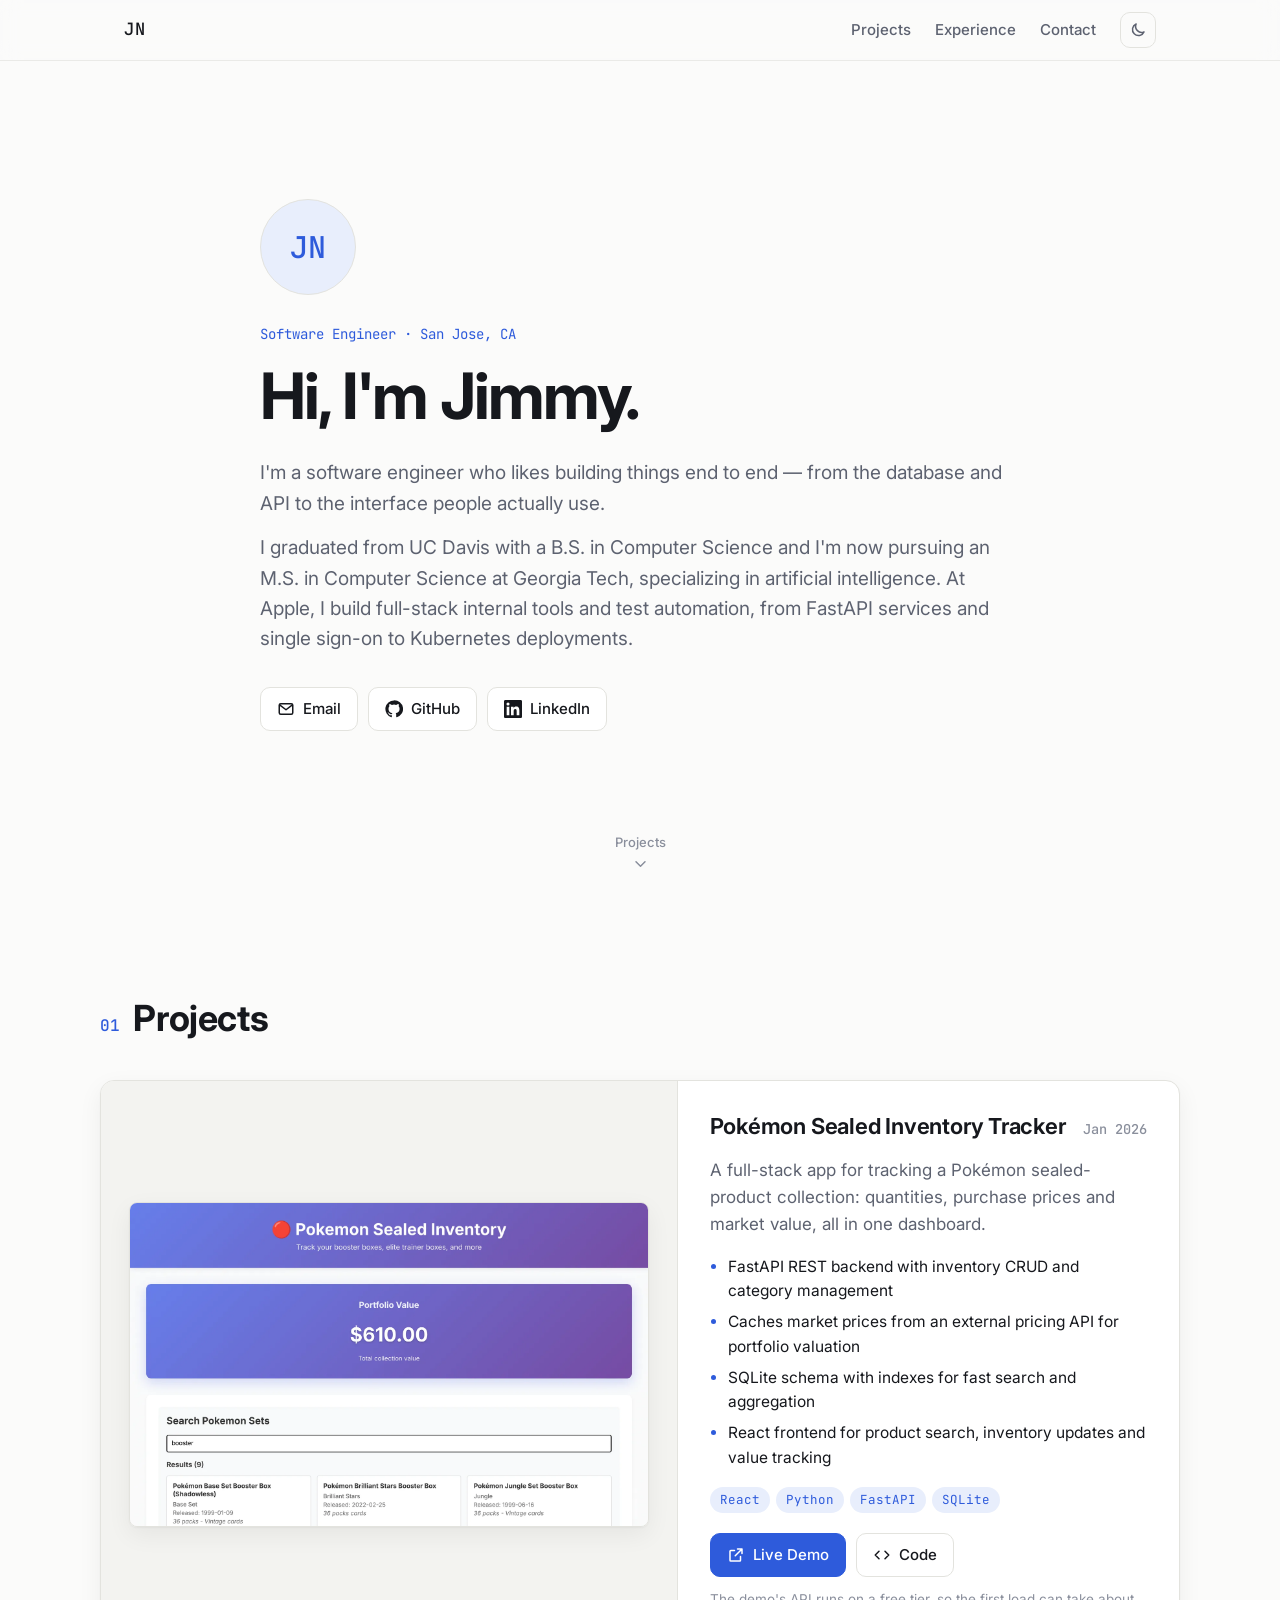
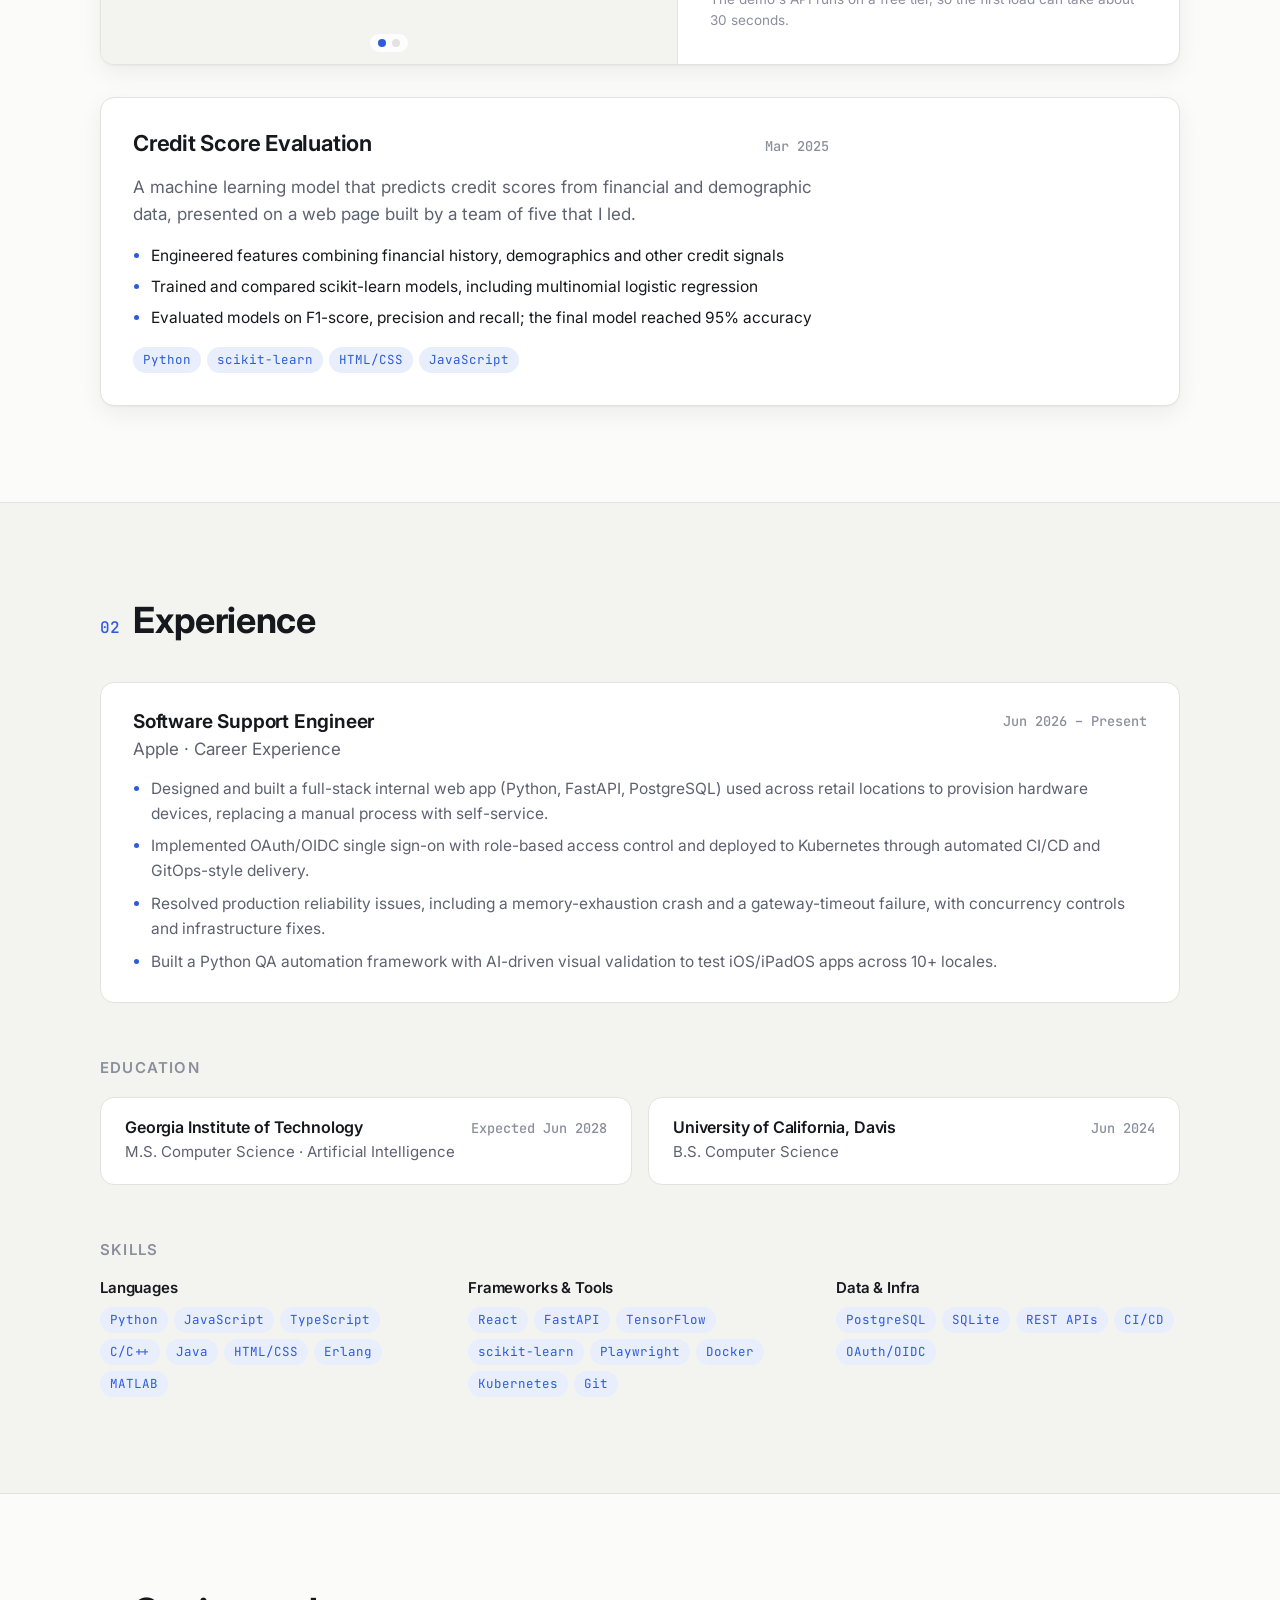
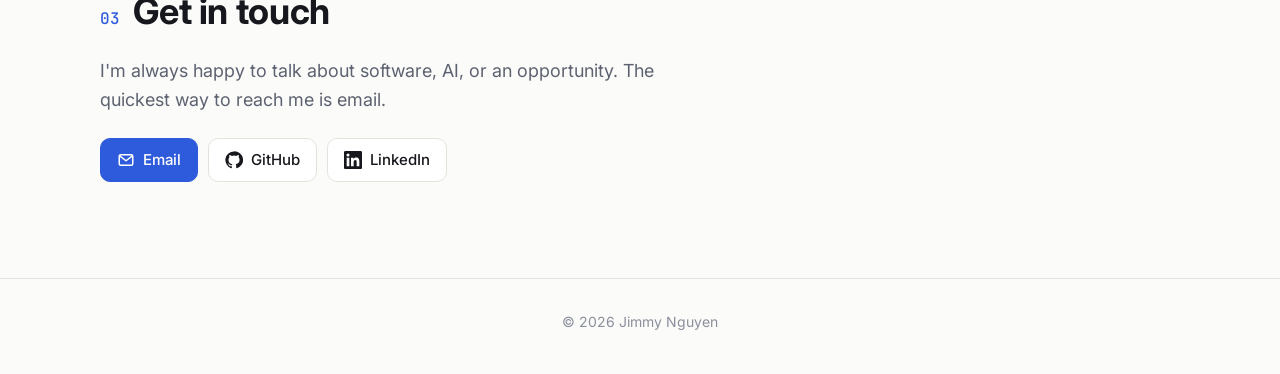
==== index.html @ 1f18b794 "Build portfolio site Single-page portfolio with an about section, project cards (with optional scree" ====
<!DOCTYPE html>
<html lang="en">
<head>
  <meta charset="utf-8" />
  <meta name="viewport" content="width=device-width, initial-scale=1" />
  <title>Jimmy Nguyen · Software Engineer</title>
  <meta name="description" content="Jimmy Nguyen — software engineer. Projects, experience and contact." />
  <meta property="og:title" content="Jimmy Nguyen · Software Engineer" />
  <meta property="og:description" content="Projects, experience and contact." />
  <meta property="og:type" content="website" />
  <meta property="og:url" content="https://jimmynguyen0313.github.io/" />
  <link rel="icon" href="assets/favicon.svg" type="image/svg+xml" />
  <link rel="preconnect" href="https://fonts.googleapis.com" />
  <link rel="preconnect" href="https://fonts.gstatic.com" crossorigin />
  <link href="https://fonts.googleapis.com/css2?family=Inter:wght@400;500;600;700&family=JetBrains+Mono:wght@500&display=swap" rel="stylesheet" />
  <link rel="stylesheet" href="styles.css" />
  <script>
    try { const t = localStorage.getItem("theme"); if (t) document.documentElement.dataset.theme = t; } catch (e) {}
  </script>
</head>
<body>
  <a class="skip" href="#projects">Skip to projects</a>

  <header class="nav">
    <div class="nav__inner">
      <a class="nav__brand" href="#top" id="brand"></a>
      <nav class="nav__links" aria-label="Sections">
        <a href="#projects">Projects</a>
        <a href="#experience">Experience</a>
        <a href="#contact">Contact</a>
        <button class="theme-toggle" id="theme-toggle" type="button" aria-label="Toggle dark mode">
          <svg class="icon-sun" viewBox="0 0 24 24" aria-hidden="true"><circle cx="12" cy="12" r="4.5"/><path d="M12 2v2.5M12 19.5V22M2 12h2.5M19.5 12H22M4.9 4.9l1.8 1.8M17.3 17.3l1.8 1.8M4.9 19.1l1.8-1.8M17.3 6.7l1.8-1.8"/></svg>
          <svg class="icon-moon" viewBox="0 0 24 24" aria-hidden="true"><path d="M20 14.5A8 8 0 0 1 9.5 4a8 8 0 1 0 10.5 10.5Z"/></svg>
        </button>
      </nav>
    </div>
  </header>

  <main id="top">
    <!-- About -->
    <section class="hero">
      <div class="hero__inner">
        <div class="hero__avatar" id="avatar" aria-hidden="true"></div>
        <p class="eyebrow" id="hero-eyebrow"></p>
        <h1 class="hero__name">Hi, I'm <span id="hero-name"></span>.</h1>
        <div class="hero__bio" id="hero-bio"></div>
        <div class="hero__links" id="hero-links"></div>
      </div>
      <a class="scroll-cue" href="#projects" aria-label="Scroll to projects">
        <span>Projects</span>
        <svg viewBox="0 0 24 24" aria-hidden="true"><path d="M6 9l6 6 6-6"/></svg>
      </a>
    </section>

    <!-- Projects -->
    <section class="section" id="projects">
      <div class="section__inner">
        <h2 class="section__title"><span class="mono">01</span> Projects</h2>
        <div class="projects" id="project-list"></div>
      </div>
    </section>

    <!-- Experience -->
    <section class="section section--alt" id="experience">
      <div class="section__inner">
        <h2 class="section__title"><span class="mono">02</span> Experience</h2>
        <div class="timeline" id="experience-list"></div>

        <h3 class="subhead">Education</h3>
        <div class="edu" id="education-list"></div>

        <h3 class="subhead">Skills</h3>
        <div class="skills" id="skills-list"></div>
      </div>
    </section>

    <!-- Contact -->
    <section class="section contact" id="contact">
      <div class="section__inner">
        <h2 class="section__title"><span class="mono">03</span> Get in touch</h2>
        <p class="contact__text">I'm always happy to talk about software, AI, or an opportunity. The quickest way to reach me is email.</p>
        <div class="hero__links" id="contact-links"></div>
      </div>
    </section>
  </main>

  <footer class="footer">
    <p>© <span id="year"></span> <span id="footer-name"></span></p>
  </footer>

  <!-- Image viewer -->
  <dialog class="lightbox" id="lightbox" aria-label="Screenshot">
    <button class="lightbox__close" type="button" aria-label="Close">×</button>
    <img alt="" />
    <p class="lightbox__caption"></p>
  </dialog>

  <script src="data.js"></script>
  <script src="main.js"></script>
</body>
</html>
---- styles.css ----
/* ── Tokens ─────────────────────────────────────────────── */
:root {
  --bg: #fbfbfa;
  --bg-alt: #f3f3f0;
  --surface: #ffffff;
  --text: #16181d;
  --muted: #5d6270;
  --faint: #8a8f9c;
  --border: #e3e3de;
  --accent: #2e5bdb;
  --accent-hover: #2149bb;
  --accent-soft: #e8eefc;
  --on-accent: #ffffff;
  --shadow: 0 1px 2px rgb(16 18 24 / 0.04), 0 8px 24px rgb(16 18 24 / 0.06);
  --radius: 14px;
  --maxw: 1080px;
  --font: "Inter", ui-sans-serif, system-ui, -apple-system, "Segoe UI", sans-serif;
  --mono: "JetBrains Mono", ui-monospace, "SF Mono", Menlo, monospace;
  color-scheme: light;
}

@media (prefers-color-scheme: dark) {
  :root:not([data-theme="light"]) {
    --bg: #0f1115;
    --bg-alt: #14171c;
    --surface: #181b21;
    --text: #e8e9ec;
    --muted: #a3a8b4;
    --faint: #7a808d;
    --border: #2a2e36;
    --accent: #7c9cff;
    --accent-hover: #9bb4ff;
    --accent-soft: #1d2540;
    --on-accent: #0f1115;
    --shadow: 0 1px 2px rgb(0 0 0 / 0.3), 0 8px 24px rgb(0 0 0 / 0.3);
    color-scheme: dark;
  }
}
:root[data-theme="dark"] {
  --bg: #0f1115;
  --bg-alt: #14171c;
  --surface: #181b21;
  --text: #e8e9ec;
  --muted: #a3a8b4;
  --faint: #7a808d;
  --border: #2a2e36;
  --accent: #7c9cff;
  --accent-hover: #9bb4ff;
  --accent-soft: #1d2540;
  --on-accent: #0f1115;
  --shadow: 0 1px 2px rgb(0 0 0 / 0.3), 0 8px 24px rgb(0 0 0 / 0.3);
  color-scheme: dark;
}

/* ── Base ───────────────────────────────────────────────── */
*, *::before, *::after { box-sizing: border-box; }
html { scroll-behavior: smooth; scroll-padding-top: 72px; }
@media (prefers-reduced-motion: reduce) { html { scroll-behavior: auto; } }
body {
  margin: 0;
  font-family: var(--font);
  font-size: 17px;
  line-height: 1.6;
  color: var(--text);
  background: var(--bg);
  -webkit-font-smoothing: antialiased;
}
h1, h2, h3, h4 { margin: 0; line-height: 1.2; letter-spacing: -0.01em; }
p { margin: 0; }
a { color: var(--accent); text-decoration: none; }
a:hover { color: var(--accent-hover); }
img { max-width: 100%; display: block; }
svg { width: 18px; height: 18px; fill: none; stroke: currentColor; stroke-width: 2; stroke-linecap: round; stroke-linejoin: round; flex-shrink: 0; }
.mono { font-family: var(--mono); font-size: 0.8em; font-weight: 500; }
:focus-visible { outline: 2px solid var(--accent); outline-offset: 3px; border-radius: 6px; }

.skip { position: absolute; left: -999px; top: 8px; background: var(--surface); padding: 8px 12px; border-radius: 8px; z-index: 100; }
.skip:focus { left: 8px; }

/* ── Nav ────────────────────────────────────────────────── */
.nav {
  position: sticky; top: 0; z-index: 50;
  background: color-mix(in srgb, var(--bg) 82%, transparent);
  backdrop-filter: saturate(1.4) blur(10px);
  -webkit-backdrop-filter: saturate(1.4) blur(10px);
  border-bottom: 1px solid color-mix(in srgb, var(--border) 70%, transparent);
}
.nav__inner { max-width: var(--maxw); margin: 0 auto; padding: 0 24px; height: 60px; display: flex; align-items: center; justify-content: space-between; }
.nav__brand { font-family: var(--mono); font-weight: 500; color: var(--text); letter-spacing: 0.04em; }
.nav__links { display: flex; align-items: center; gap: 24px; }
.nav__links a { color: var(--muted); font-size: 15px; font-weight: 500; }
.nav__links a:hover { color: var(--text); }
.theme-toggle { background: none; border: 1px solid var(--border); color: var(--muted); width: 36px; height: 36px; border-radius: 10px; display: grid; place-items: center; cursor: pointer; }
.theme-toggle:hover { color: var(--text); }
.theme-toggle .icon-sun { display: none; }
:root[data-theme="dark"] .theme-toggle .icon-sun { display: block; }
:root[data-theme="dark"] .theme-toggle .icon-moon { display: none; }
@media (prefers-color-scheme: dark) {
  :root:not([data-theme="light"]) .theme-toggle .icon-sun { display: block; }
  :root:not([data-theme="light"]) .theme-toggle .icon-moon { display: none; }
}

/* ── Hero / about ───────────────────────────────────────── */
.hero {
  min-height: calc(100svh - 60px);
  display: flex; flex-direction: column; justify-content: center;
  padding: 64px 24px 96px;
  position: relative;
}
.hero__inner { max-width: 760px; margin: 0 auto; width: 100%; }
.hero__avatar {
  width: 96px; height: 96px; border-radius: 50%;
  display: grid; place-items: center; overflow: hidden;
  background: var(--accent-soft); color: var(--accent);
  font-family: var(--mono); font-size: 30px; font-weight: 500;
  margin-bottom: 28px;
  border: 1px solid var(--border);
}
.hero__avatar img { width: 100%; height: 100%; object-fit: cover; }
.eyebrow { font-family: var(--mono); font-size: 14px; color: var(--accent); margin-bottom: 12px; }
.hero__name { font-size: clamp(40px, 7vw, 64px); font-weight: 700; letter-spacing: -0.03em; margin-bottom: 24px; }
.hero__bio { display: grid; gap: 14px; color: var(--muted); font-size: clamp(17px, 2vw, 19px); max-width: 62ch; margin-bottom: 32px; }
.hero__links { display: flex; flex-wrap: wrap; gap: 10px; }

.scroll-cue {
  position: absolute; left: 50%; bottom: 28px; transform: translateX(-50%);
  display: flex; flex-direction: column; align-items: center; gap: 2px;
  color: var(--faint); font-size: 13px; font-weight: 500;
}
.scroll-cue svg { animation: bob 2s ease-in-out infinite; }
@keyframes bob { 50% { transform: translateY(4px); } }
@media (prefers-reduced-motion: reduce) { .scroll-cue svg { animation: none; } }

/* ── Buttons & tags ─────────────────────────────────────── */
.btn {
  display: inline-flex; align-items: center; gap: 8px;
  padding: 9px 16px; border-radius: 10px;
  font-size: 15px; font-weight: 500;
  color: var(--text); background: var(--surface);
  border: 1px solid var(--border);
  transition: border-color .15s, background .15s, color .15s;
}
.btn:hover { color: var(--text); border-color: var(--faint); }
.btn--primary { background: var(--accent); border-color: var(--accent); color: var(--on-accent); }
.btn--primary:hover { background: var(--accent-hover); border-color: var(--accent-hover); color: var(--on-accent); }

.tags { list-style: none; margin: 0; padding: 0; display: flex; flex-wrap: wrap; gap: 6px; }
.tags li { font-family: var(--mono); font-size: 12.5px; padding: 3px 10px; border-radius: 999px; background: var(--accent-soft); color: var(--accent); }

/* ── Sections ───────────────────────────────────────────── */
.section { padding: 96px 24px; }
.section--alt { background: var(--bg-alt); border-top: 1px solid var(--border); border-bottom: 1px solid var(--border); }
.section__inner { max-width: var(--maxw); margin: 0 auto; }
.section__title { font-size: clamp(28px, 4vw, 36px); font-weight: 700; margin-bottom: 40px; display: flex; align-items: baseline; gap: 14px; }
.section__title .mono { color: var(--accent); font-size: 16px; }
.subhead { font-size: 15px; font-weight: 600; text-transform: uppercase; letter-spacing: 0.08em; color: var(--faint); margin: 56px 0 20px; }

/* ── Projects ───────────────────────────────────────────── */
.projects { display: grid; gap: 32px; }
.project {
  display: grid; grid-template-columns: 1.15fr 1fr;
  background: var(--surface); border: 1px solid var(--border);
  border-radius: var(--radius); overflow: hidden; box-shadow: var(--shadow);
}
.project:nth-child(even) .gallery { order: 2; }
.project--text { grid-template-columns: 1fr; }
.project--text .project__body { max-width: 760px; }
.project__body { padding: 32px; display: flex; flex-direction: column; gap: 16px; }
.project__head { display: flex; justify-content: space-between; align-items: baseline; gap: 16px; flex-wrap: wrap; }
.project__name { font-size: 22px; font-weight: 650; }
.project__date { color: var(--faint); }
.project__desc { color: var(--muted); }
.project__points { margin: 0; padding-left: 18px; display: grid; gap: 6px; font-size: 15.5px; }
.project__points li::marker { color: var(--accent); }
.project__actions { display: flex; flex-wrap: wrap; gap: 10px; margin-top: 4px; }
.project__note { font-size: 13.5px; color: var(--faint); margin-top: -4px; }

/* Gallery */
.gallery { position: relative; background: var(--bg-alt); border-right: 1px solid var(--border); min-height: 260px; display: flex; align-items: center; justify-content: center; padding: 28px 28px 44px; }
.project:nth-child(even) .gallery { border-right: 0; border-left: 1px solid var(--border); }
.gallery__frame { all: unset; cursor: zoom-in; display: block; width: 100%; }
.gallery__frame:focus-visible { outline: 2px solid var(--accent); outline-offset: -4px; }
.gallery__frame img { width: 100%; height: auto; aspect-ratio: 16 / 10; object-fit: cover; object-position: top; border-radius: 8px; border: 1px solid var(--border); box-shadow: var(--shadow); transition: transform .2s; }
.gallery__frame:hover img { transform: scale(1.01); }
.gallery__nav {
  position: absolute; top: 50%; transform: translateY(-50%);
  width: 36px; height: 36px; border-radius: 50%;
  display: grid; place-items: center; cursor: pointer;
  background: color-mix(in srgb, var(--surface) 90%, transparent);
  border: 1px solid var(--border); color: var(--text);
  box-shadow: var(--shadow); opacity: 0; transition: opacity .15s;
}
.gallery:hover .gallery__nav, .gallery__nav:focus-visible { opacity: 1; }
@media (hover: none) { .gallery__nav { opacity: 1; } }
.gallery__nav--prev { left: 12px; }
.gallery__nav--next { right: 12px; }
.gallery__dots { position: absolute; bottom: 12px; left: 50%; transform: translateX(-50%); display: flex; gap: 6px; padding: 5px 8px; border-radius: 999px; background: color-mix(in srgb, var(--surface) 85%, transparent); }
.gallery__dot { width: 8px; height: 8px; border-radius: 50%; border: 0; padding: 0; cursor: pointer; background: var(--border); }
.gallery__dot[aria-current="true"] { background: var(--accent); }

/* Lightbox */
.lightbox { border: 0; padding: 0; background: transparent; max-width: min(1200px, 94vw); max-height: 92vh; overflow: visible; }
.lightbox::backdrop { background: rgb(8 10 14 / 0.82); }
.lightbox img { max-height: 84vh; width: auto; margin: 0 auto; border-radius: 10px; box-shadow: 0 20px 60px rgb(0 0 0 / 0.5); }
.lightbox__caption { color: #d7d9de; text-align: center; font-size: 14px; margin-top: 12px; }
.lightbox__close { position: absolute; top: -44px; right: 0; background: none; border: 0; color: #fff; font-size: 32px; line-height: 1; cursor: pointer; }

/* ── Experience ─────────────────────────────────────────── */
.timeline { display: grid; gap: 24px; }
.job { background: var(--surface); border: 1px solid var(--border); border-radius: var(--radius); padding: 28px 32px; }
.job__head { display: flex; justify-content: space-between; align-items: flex-start; gap: 16px; flex-wrap: wrap; margin-bottom: 14px; }
.job__role { font-size: 19px; font-weight: 650; }
.job__org { color: var(--muted); margin-top: 2px; }
.job__date { color: var(--faint); }
.job ul { margin: 0; padding-left: 18px; display: grid; gap: 8px; color: var(--muted); font-size: 15.5px; }
.job li::marker { color: var(--accent); }

.edu { display: grid; grid-template-columns: repeat(auto-fit, minmax(280px, 1fr)); gap: 16px; }
.edu__item { background: var(--surface); border: 1px solid var(--border); border-radius: var(--radius); padding: 20px 24px; display: flex; justify-content: space-between; gap: 16px; align-items: flex-start; }
.edu__item h4 { font-size: 16px; font-weight: 600; }
.edu__item p { color: var(--muted); font-size: 15px; margin-top: 2px; }
.edu__item .mono { color: var(--faint); white-space: nowrap; }

.skills { display: grid; grid-template-columns: repeat(auto-fit, minmax(260px, 1fr)); gap: 24px; }
.skills__group h4 { font-size: 15px; font-weight: 600; margin-bottom: 10px; }

/* ── Contact & footer ───────────────────────────────────── */
.contact__text { color: var(--muted); max-width: 56ch; margin: -16px 0 24px; font-size: 18px; }
.footer { text-align: center; padding: 32px 24px 40px; color: var(--faint); font-size: 14px; border-top: 1px solid var(--border); }

/* ── Reveal ─────────────────────────────────────────────── */
.reveal { opacity: 0; transform: translateY(16px); transition: opacity .6s ease, transform .6s ease; }
.reveal.is-visible { opacity: 1; transform: none; }
@media (prefers-reduced-motion: reduce) { .reveal { opacity: 1; transform: none; transition: none; } }

/* ── Responsive ─────────────────────────────────────────── */
@media (max-width: 820px) {
  .project { grid-template-columns: 1fr; }
  .project:nth-child(even) .gallery { order: 0; border-left: 0; }
  .gallery { border-right: 0; border-bottom: 1px solid var(--border); min-height: 0; padding: 20px 20px 40px; }
  .project:nth-child(even) .gallery { border-bottom: 1px solid var(--border); }
  .project__body { padding: 24px; }
  .job { padding: 22px; }
}
@media (max-width: 560px) {
  body { font-size: 16px; }
  .nav__inner, .hero, .section { padding-left: 16px; padding-right: 16px; }
  .nav__links { gap: 16px; }
  .nav__links a { font-size: 14px; }
  .hero { padding-top: 40px; }
  .hero__avatar { width: 80px; height: 80px; font-size: 26px; }
  .section { padding-top: 72px; padding-bottom: 72px; }
  .edu__item { flex-direction: column; gap: 6px; }
}
@media (max-width: 380px) {
  .nav__links a[href="#experience"] { display: none; }
}
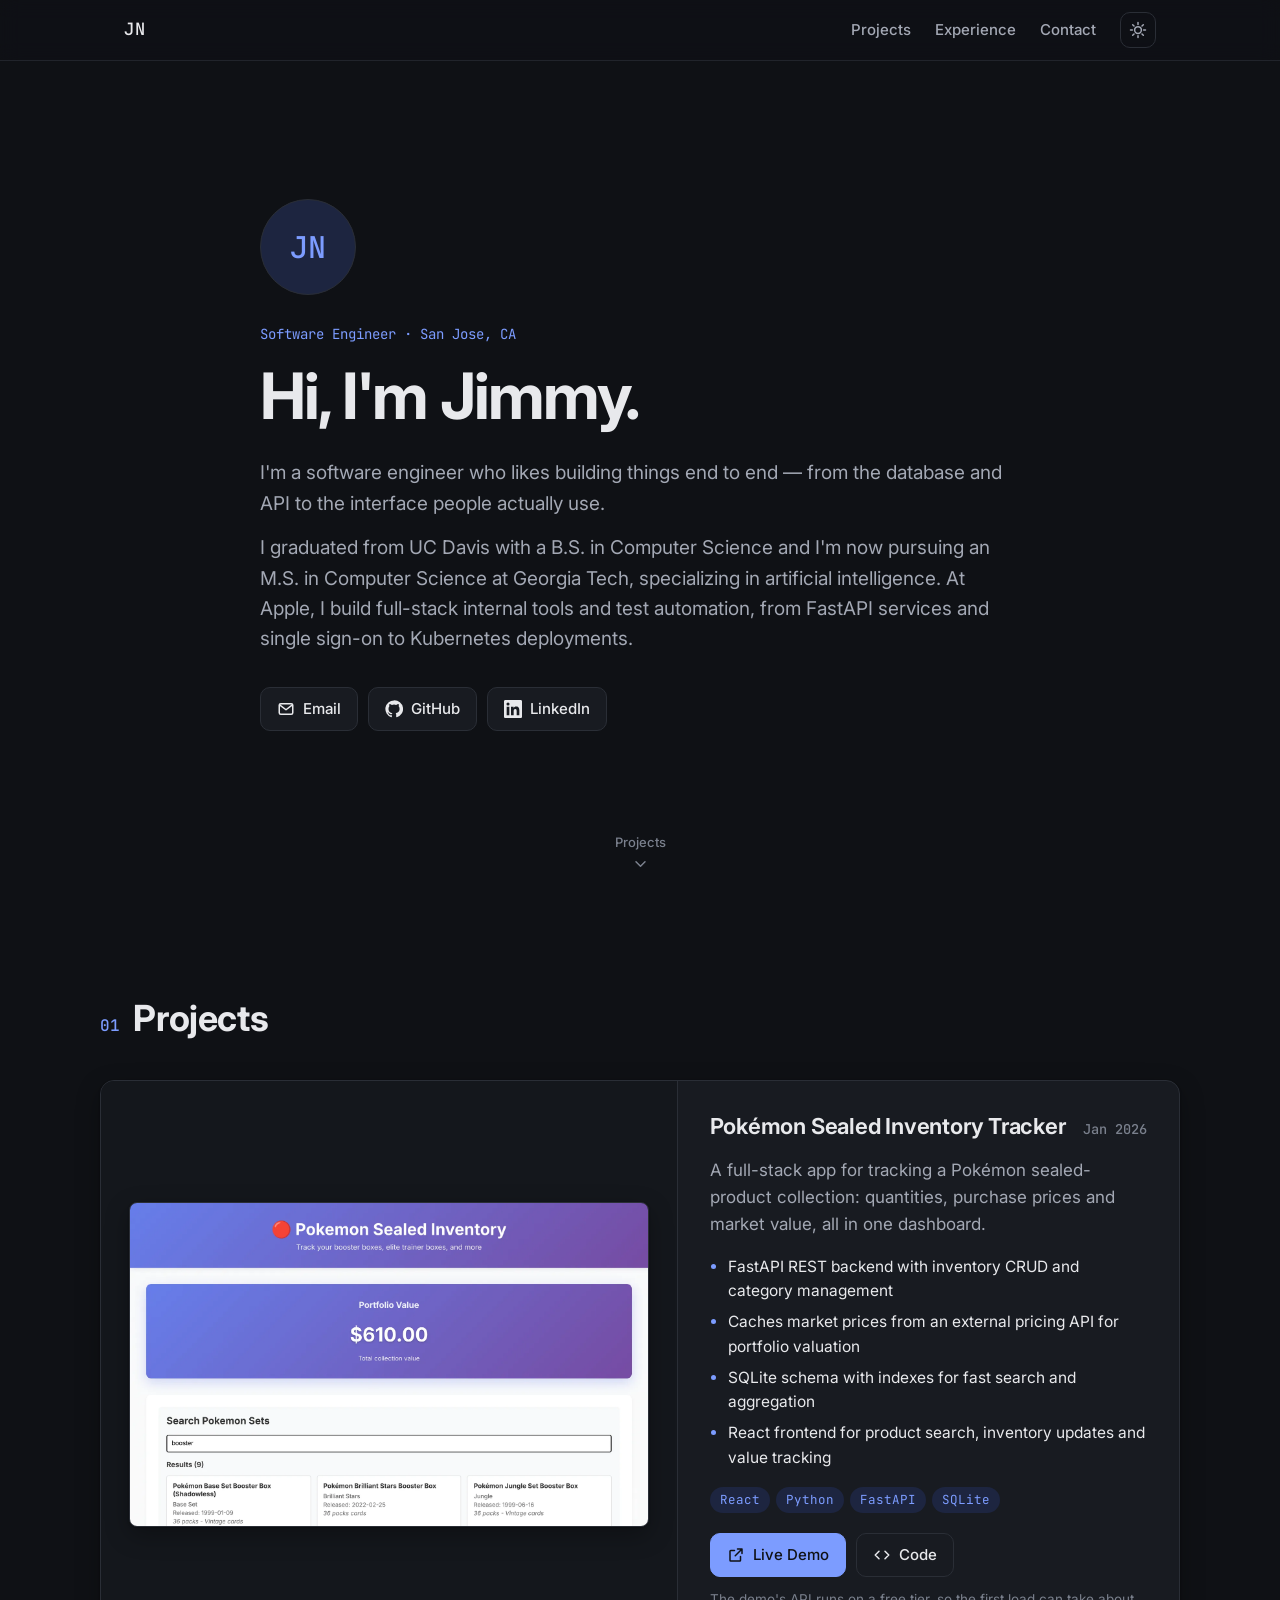
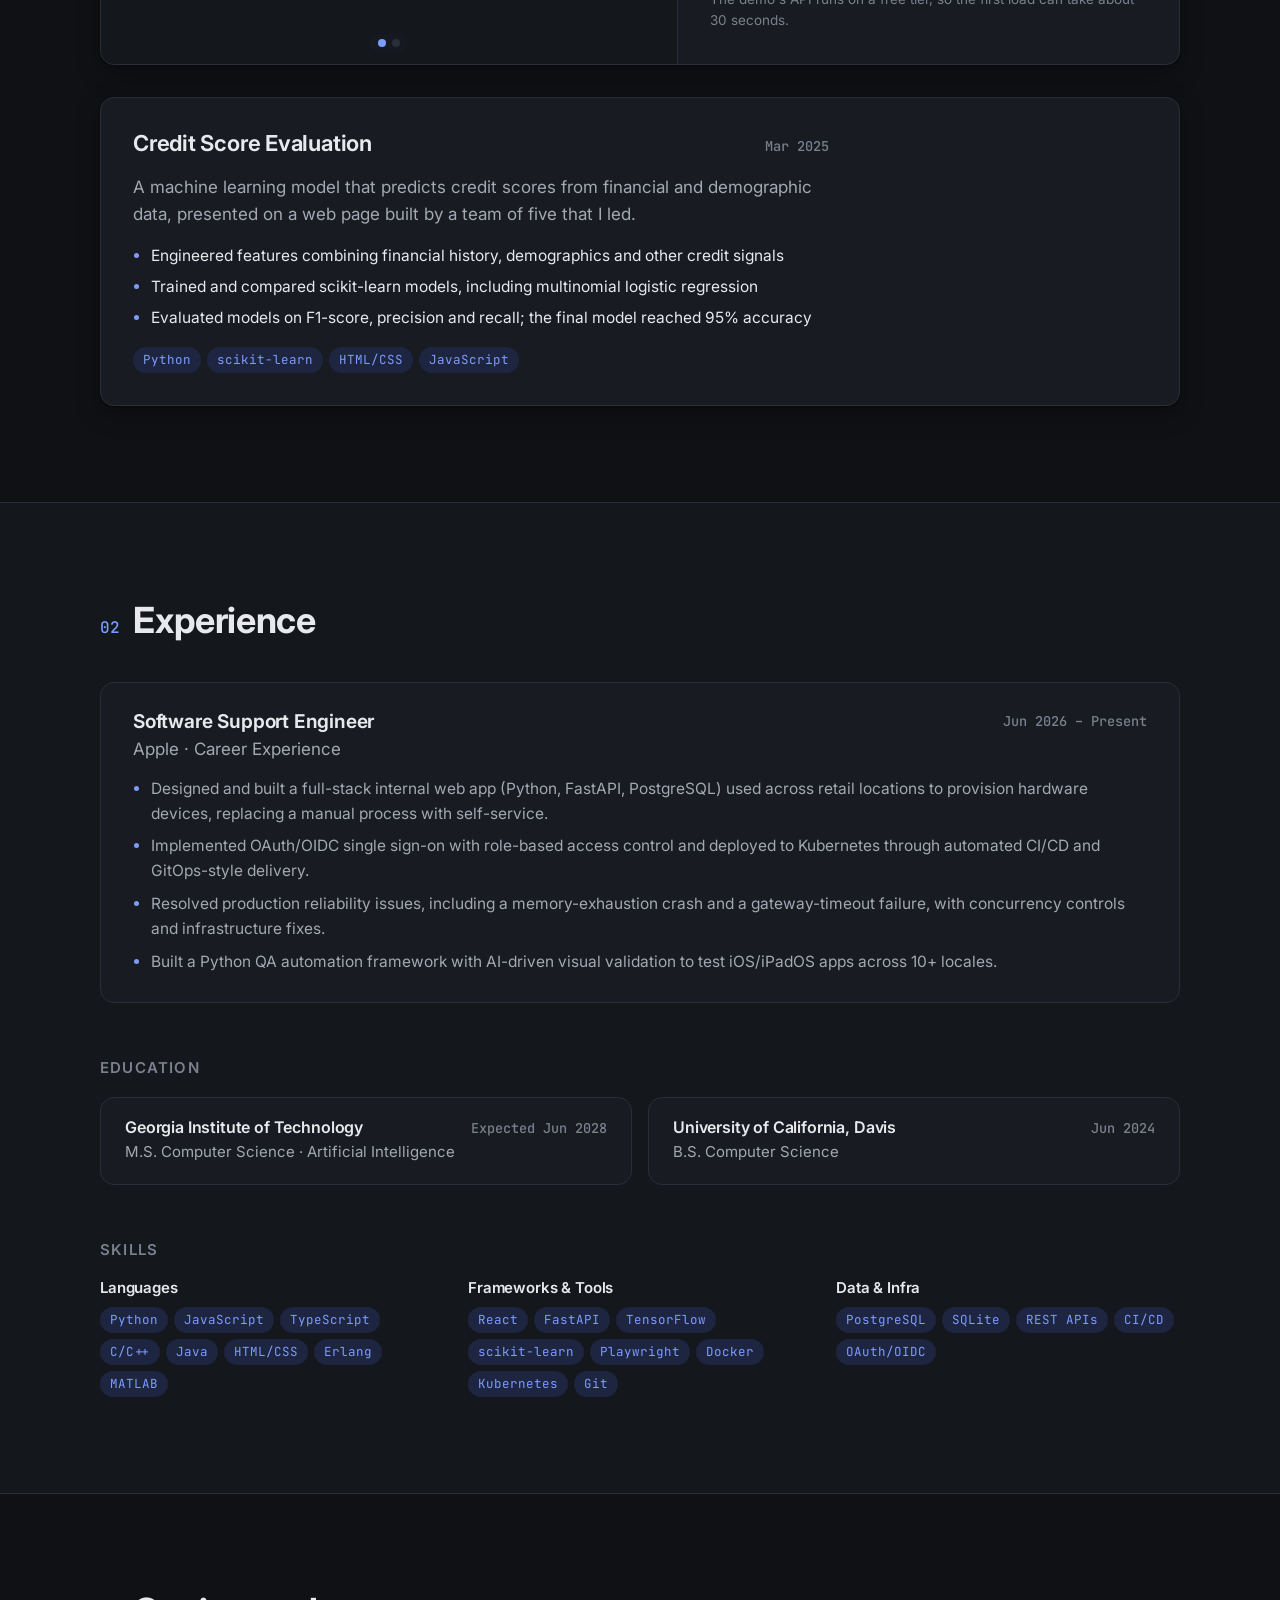
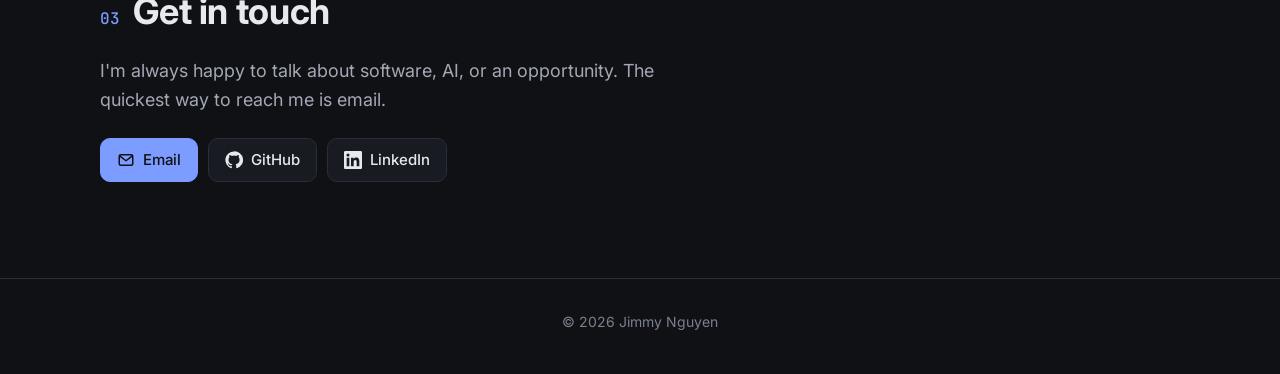
==== commit 8a9a227c: "Make dark the default theme Dark mode now applies to every visitor regardless of system setting. The" ====
--- a/index.html
+++ b/index.html
@@ -3,6 +3,7 @@
 <head>
   <meta charset="utf-8" />
   <meta name="viewport" content="width=device-width, initial-scale=1" />
+  <meta name="theme-color" content="#0f1115" />
   <title>Jimmy Nguyen · Software Engineer</title>
   <meta name="description" content="Jimmy Nguyen — software engineer. Projects, experience and contact." />
   <meta property="og:title" content="Jimmy Nguyen · Software Engineer" />
@@ -28,7 +29,7 @@
         <a href="#projects">Projects</a>
         <a href="#experience">Experience</a>
         <a href="#contact">Contact</a>
-        <button class="theme-toggle" id="theme-toggle" type="button" aria-label="Toggle dark mode">
+        <button class="theme-toggle" id="theme-toggle" type="button" aria-label="Switch between dark and light mode">
           <svg class="icon-sun" viewBox="0 0 24 24" aria-hidden="true"><circle cx="12" cy="12" r="4.5"/><path d="M12 2v2.5M12 19.5V22M2 12h2.5M19.5 12H22M4.9 4.9l1.8 1.8M17.3 17.3l1.8 1.8M4.9 19.1l1.8-1.8M17.3 6.7l1.8-1.8"/></svg>
           <svg class="icon-moon" viewBox="0 0 24 24" aria-hidden="true"><path d="M20 14.5A8 8 0 0 1 9.5 4a8 8 0 1 0 10.5 10.5Z"/></svg>
         </button>
--- a/styles.css
+++ b/styles.css
@@ -1,5 +1,25 @@
 /* ── Tokens ─────────────────────────────────────────────── */
+/* Dark is the default; [data-theme="light"] switches to light. */
 :root {
+  --bg: #0f1115;
+  --bg-alt: #14171c;
+  --surface: #181b21;
+  --text: #e8e9ec;
+  --muted: #a3a8b4;
+  --faint: #7a808d;
+  --border: #2a2e36;
+  --accent: #7c9cff;
+  --accent-hover: #9bb4ff;
+  --accent-soft: #1d2540;
+  --on-accent: #0f1115;
+  --shadow: 0 1px 2px rgb(0 0 0 / 0.3), 0 8px 24px rgb(0 0 0 / 0.3);
+  --radius: 14px;
+  --maxw: 1080px;
+  --font: "Inter", ui-sans-serif, system-ui, -apple-system, "Segoe UI", sans-serif;
+  --mono: "JetBrains Mono", ui-monospace, "SF Mono", Menlo, monospace;
+  color-scheme: dark;
+}
+:root[data-theme="light"] {
   --bg: #fbfbfa;
   --bg-alt: #f3f3f0;
   --surface: #ffffff;
@@ -12,44 +32,7 @@
   --accent-soft: #e8eefc;
   --on-accent: #ffffff;
   --shadow: 0 1px 2px rgb(16 18 24 / 0.04), 0 8px 24px rgb(16 18 24 / 0.06);
-  --radius: 14px;
-  --maxw: 1080px;
-  --font: "Inter", ui-sans-serif, system-ui, -apple-system, "Segoe UI", sans-serif;
-  --mono: "JetBrains Mono", ui-monospace, "SF Mono", Menlo, monospace;
   color-scheme: light;
-}
-
-@media (prefers-color-scheme: dark) {
-  :root:not([data-theme="light"]) {
-    --bg: #0f1115;
-    --bg-alt: #14171c;
-    --surface: #181b21;
-    --text: #e8e9ec;
-    --muted: #a3a8b4;
-    --faint: #7a808d;
-    --border: #2a2e36;
-    --accent: #7c9cff;
-    --accent-hover: #9bb4ff;
-    --accent-soft: #1d2540;
-    --on-accent: #0f1115;
-    --shadow: 0 1px 2px rgb(0 0 0 / 0.3), 0 8px 24px rgb(0 0 0 / 0.3);
-    color-scheme: dark;
-  }
-}
-:root[data-theme="dark"] {
-  --bg: #0f1115;
-  --bg-alt: #14171c;
-  --surface: #181b21;
-  --text: #e8e9ec;
-  --muted: #a3a8b4;
-  --faint: #7a808d;
-  --border: #2a2e36;
-  --accent: #7c9cff;
-  --accent-hover: #9bb4ff;
-  --accent-soft: #1d2540;
-  --on-accent: #0f1115;
-  --shadow: 0 1px 2px rgb(0 0 0 / 0.3), 0 8px 24px rgb(0 0 0 / 0.3);
-  color-scheme: dark;
 }
 
 /* ── Base ───────────────────────────────────────────────── */
@@ -92,13 +75,10 @@
 .nav__links a:hover { color: var(--text); }
 .theme-toggle { background: none; border: 1px solid var(--border); color: var(--muted); width: 36px; height: 36px; border-radius: 10px; display: grid; place-items: center; cursor: pointer; }
 .theme-toggle:hover { color: var(--text); }
-.theme-toggle .icon-sun { display: none; }
-:root[data-theme="dark"] .theme-toggle .icon-sun { display: block; }
-:root[data-theme="dark"] .theme-toggle .icon-moon { display: none; }
-@media (prefers-color-scheme: dark) {
-  :root:not([data-theme="light"]) .theme-toggle .icon-sun { display: block; }
-  :root:not([data-theme="light"]) .theme-toggle .icon-moon { display: none; }
-}
+/* Show the icon for the theme you'd switch to. */
+.theme-toggle .icon-moon { display: none; }
+:root[data-theme="light"] .theme-toggle .icon-sun { display: none; }
+:root[data-theme="light"] .theme-toggle .icon-moon { display: block; }
 
 /* ── Hero / about ───────────────────────────────────────── */
 .hero {
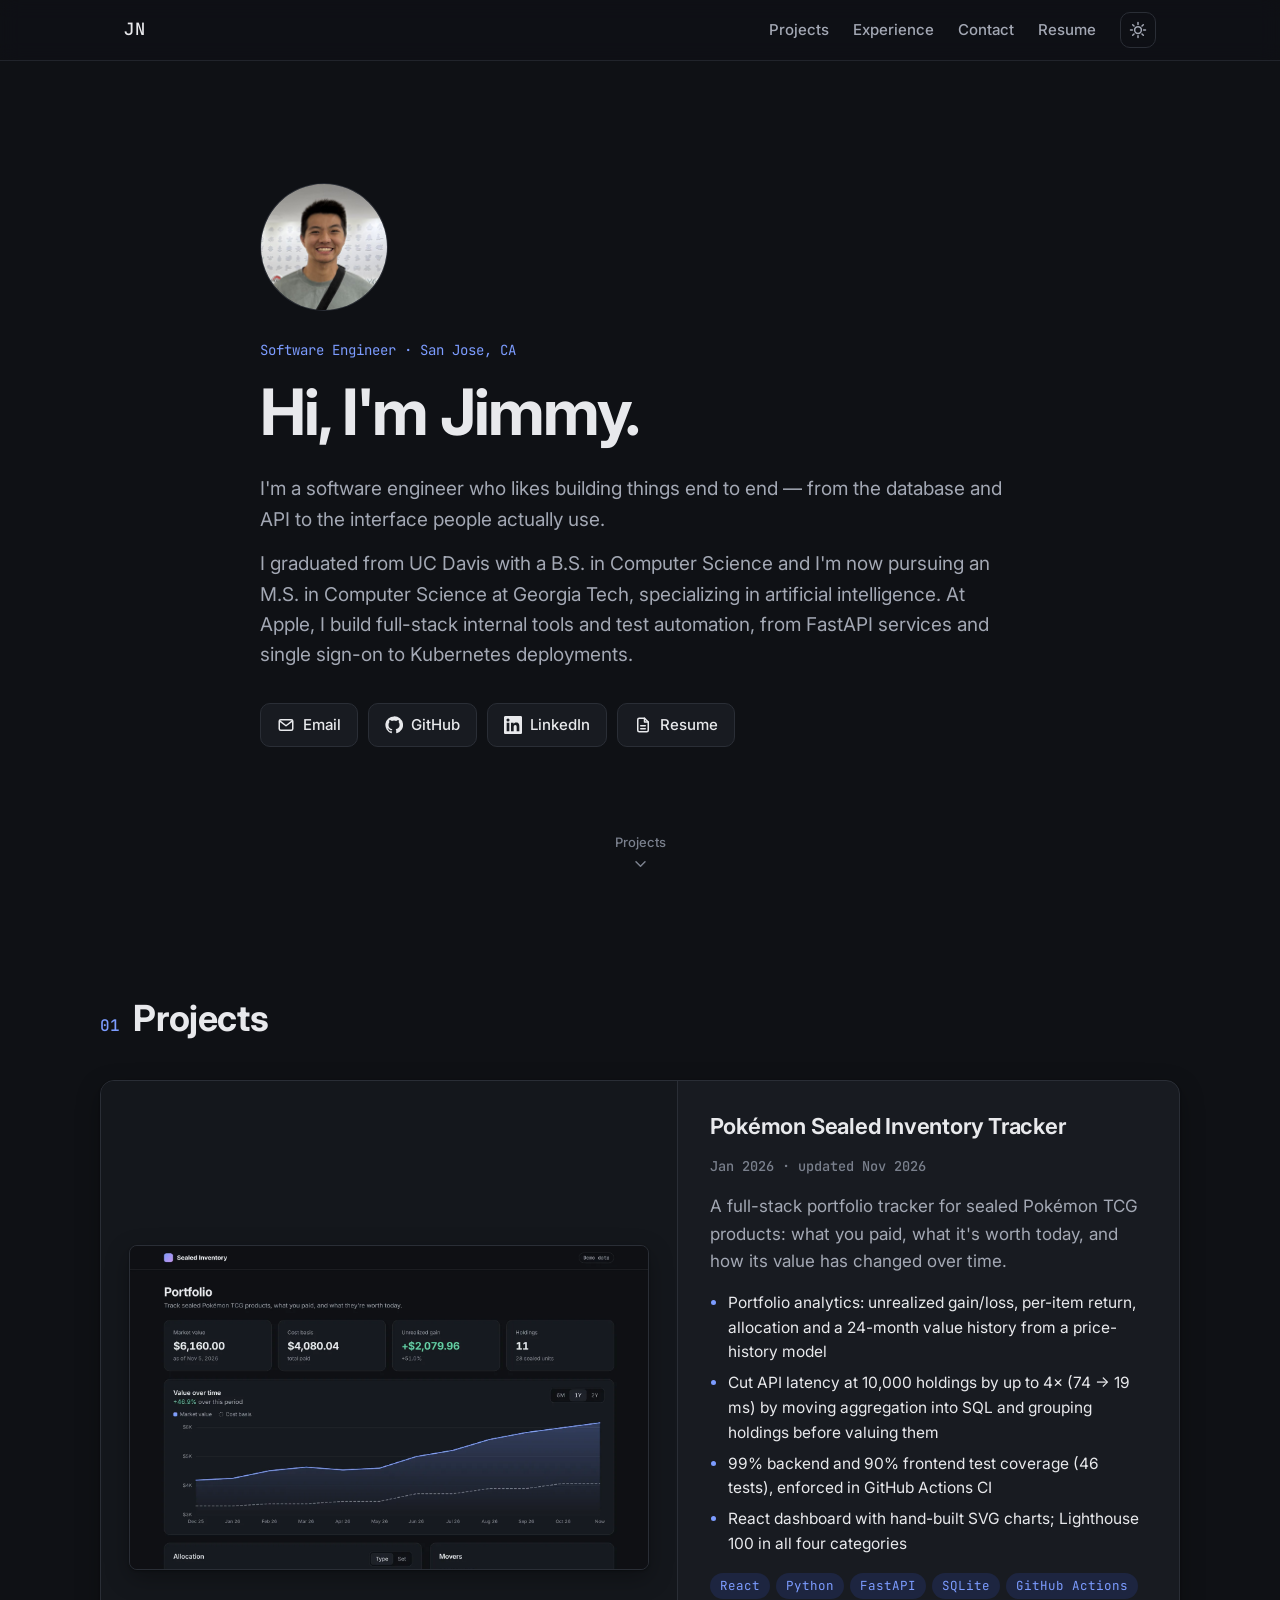
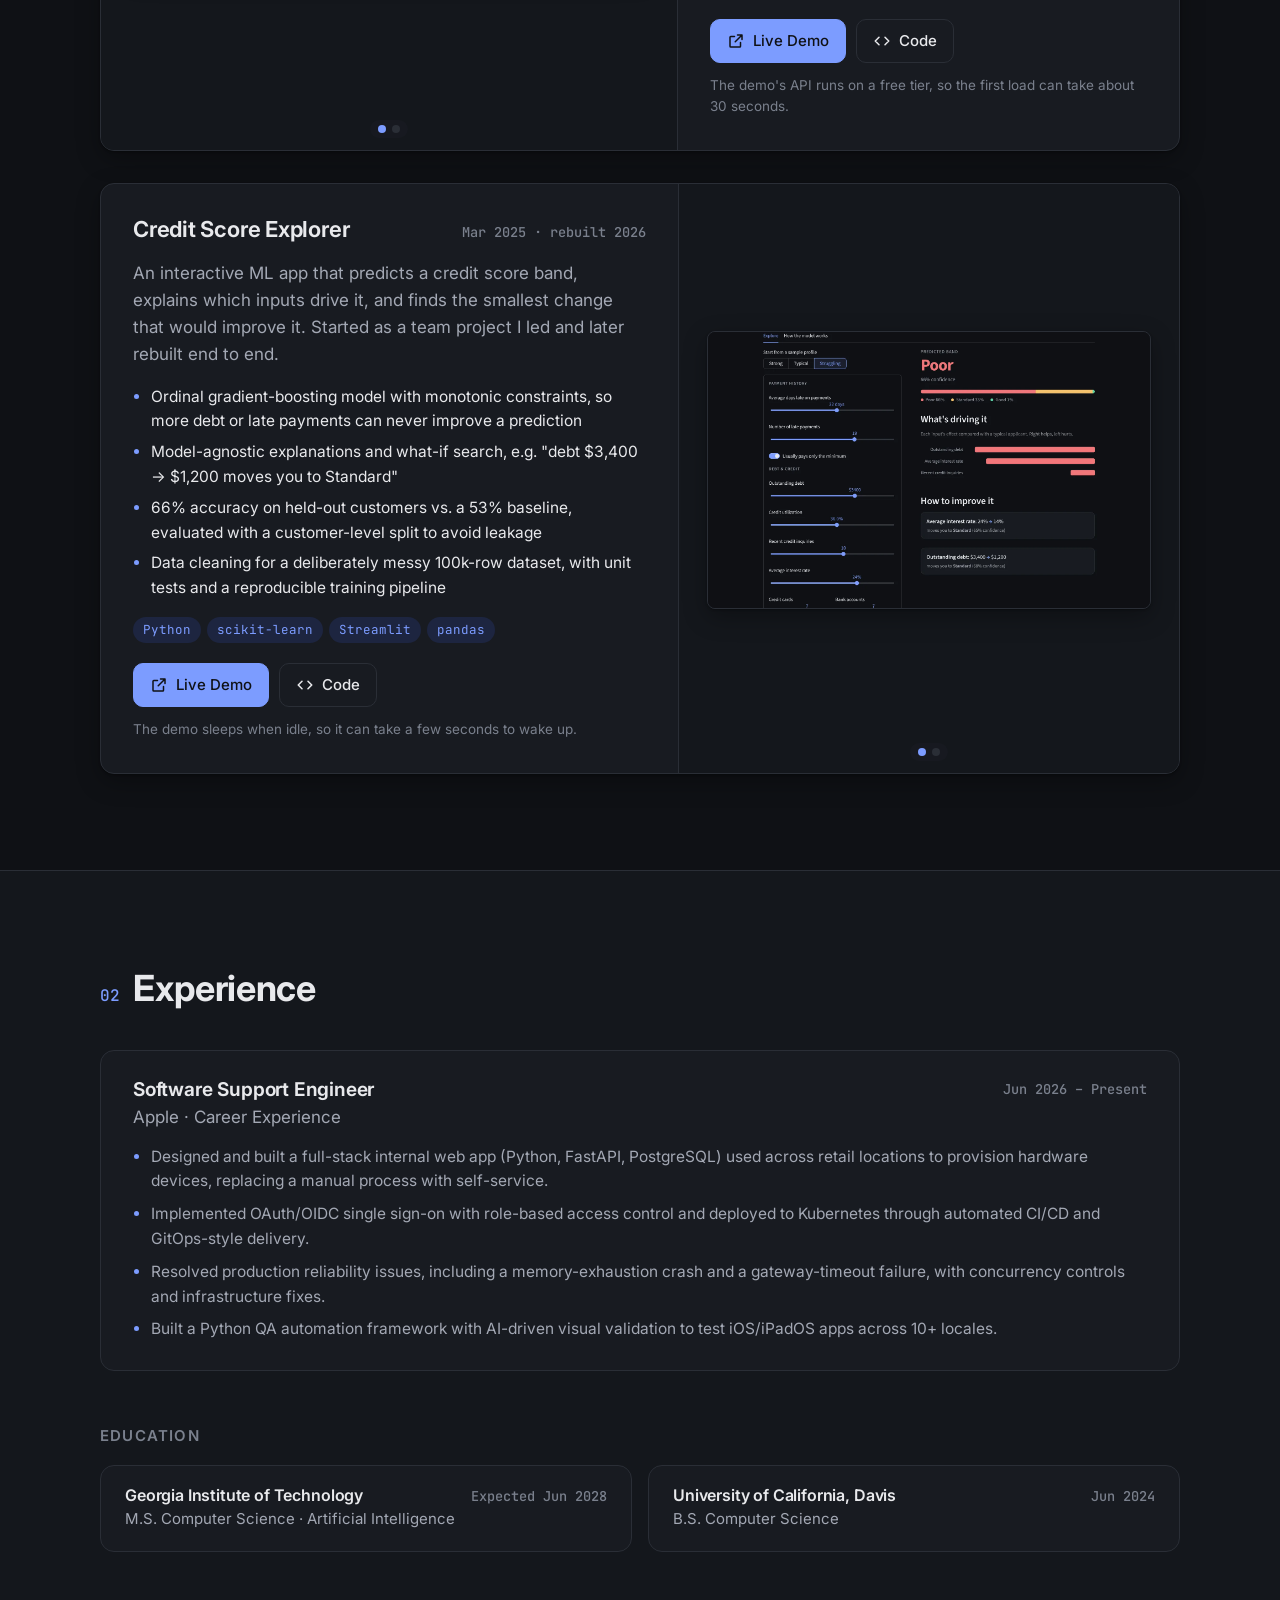
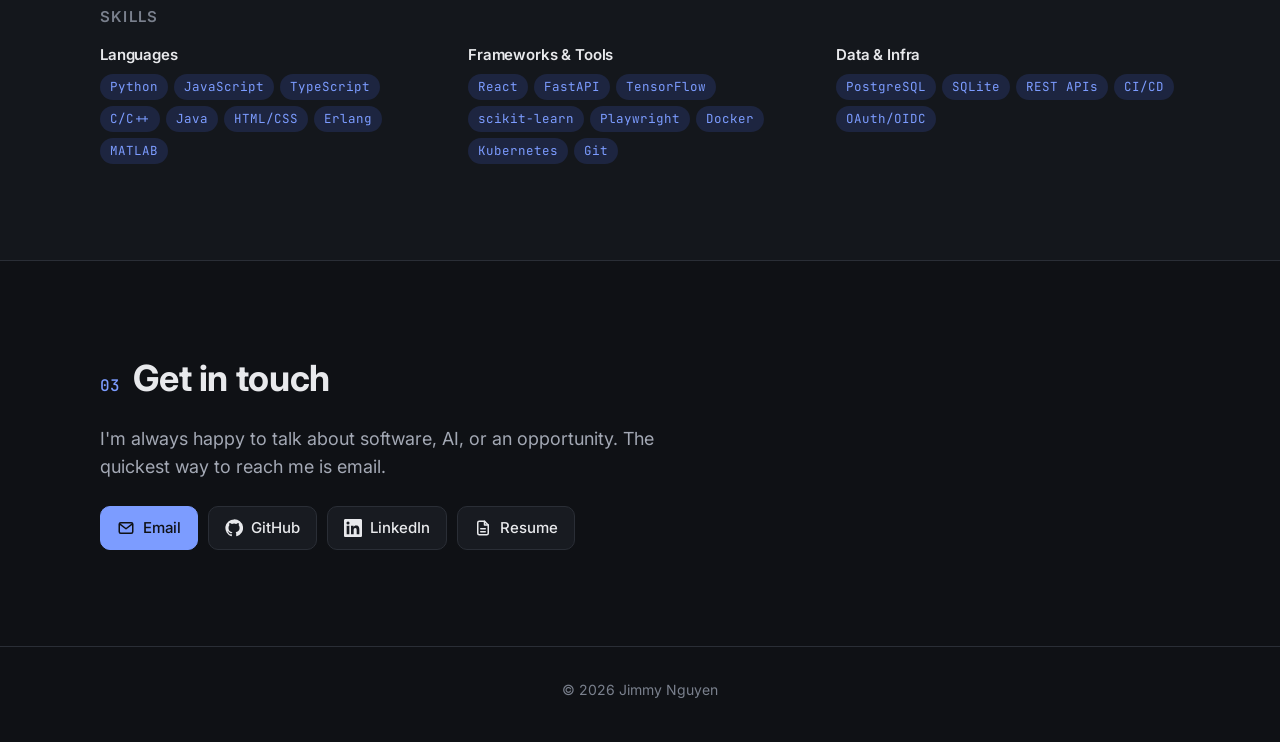
==== commit 91154cb8: "Add resume PDF Resume (no phone number) at assets/Jimmy_Nguyen_Resume.pdf, linked from the nav, the " ====
--- a/index.html
+++ b/index.html
@@ -29,6 +29,7 @@
         <a href="#projects">Projects</a>
         <a href="#experience">Experience</a>
         <a href="#contact">Contact</a>
+        <a href="assets/Jimmy_Nguyen_Resume.pdf" target="_blank" rel="noopener">Resume</a>
         <button class="theme-toggle" id="theme-toggle" type="button" aria-label="Switch between dark and light mode">
           <svg class="icon-sun" viewBox="0 0 24 24" aria-hidden="true"><circle cx="12" cy="12" r="4.5"/><path d="M12 2v2.5M12 19.5V22M2 12h2.5M19.5 12H22M4.9 4.9l1.8 1.8M17.3 17.3l1.8 1.8M4.9 19.1l1.8-1.8M17.3 6.7l1.8-1.8"/></svg>
           <svg class="icon-moon" viewBox="0 0 24 24" aria-hidden="true"><path d="M20 14.5A8 8 0 0 1 9.5 4a8 8 0 1 0 10.5 10.5Z"/></svg>
--- a/styles.css
+++ b/styles.css
@@ -89,14 +89,14 @@
 }
 .hero__inner { max-width: 760px; margin: 0 auto; width: 100%; }
 .hero__avatar {
-  width: 96px; height: 96px; border-radius: 50%;
+  width: 128px; height: 128px; border-radius: 50%;
   display: grid; place-items: center; overflow: hidden;
   background: var(--accent-soft); color: var(--accent);
   font-family: var(--mono); font-size: 30px; font-weight: 500;
   margin-bottom: 28px;
   border: 1px solid var(--border);
 }
-.hero__avatar img { width: 100%; height: 100%; object-fit: cover; }
+.hero__avatar img { width: 100%; height: 100%; object-fit: cover; object-position: center; }
 .eyebrow { font-family: var(--mono); font-size: 14px; color: var(--accent); margin-bottom: 12px; }
 .hero__name { font-size: clamp(40px, 7vw, 64px); font-weight: 700; letter-spacing: -0.03em; margin-bottom: 24px; }
 .hero__bio { display: grid; gap: 14px; color: var(--muted); font-size: clamp(17px, 2vw, 19px); max-width: 62ch; margin-bottom: 32px; }
@@ -228,10 +228,10 @@
   .nav__links { gap: 16px; }
   .nav__links a { font-size: 14px; }
   .hero { padding-top: 40px; }
-  .hero__avatar { width: 80px; height: 80px; font-size: 26px; }
+  .hero__avatar { width: 104px; height: 104px; font-size: 26px; }
   .section { padding-top: 72px; padding-bottom: 72px; }
   .edu__item { flex-direction: column; gap: 6px; }
 }
-@media (max-width: 380px) {
+@media (max-width: 440px) {
   .nav__links a[href="#experience"] { display: none; }
 }
